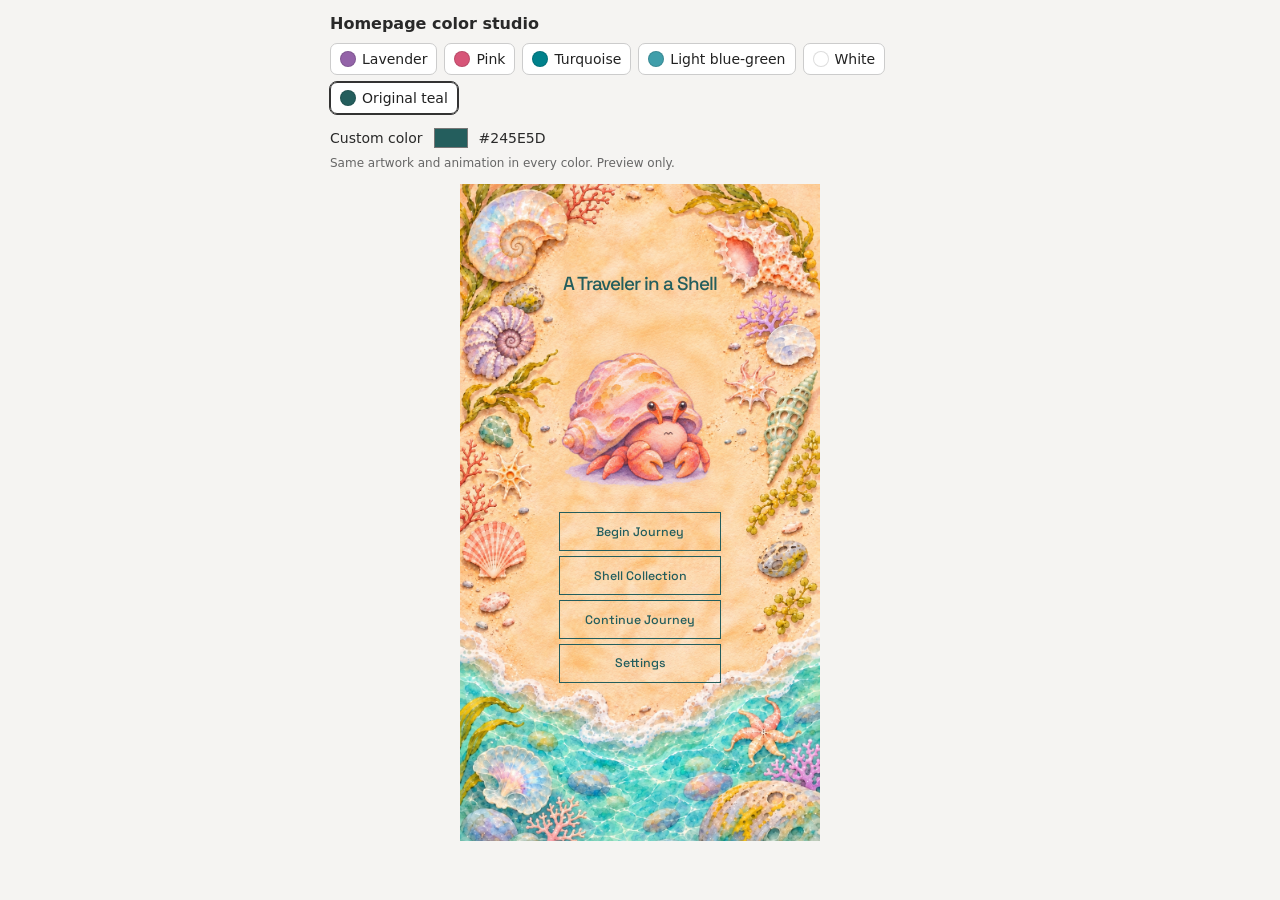
==== homepage-color-preview.html @ fb559c87 "Add separate live homepage palette preview with unchanged artwork" ====
<!doctype html><html lang="en"><head><meta charset="utf-8"><meta name="viewport" content="width=device-width,initial-scale=1"><title>Homepage color studio</title><link rel="stylesheet" href="https://fonts.googleapis.com/css2?family=Space+Grotesk:wght@400;500;600&display=swap"><style>
*{box-sizing:border-box}body{margin:0;background:#f5f4f2;color:#292929;font:14px system-ui,sans-serif;display:flex;flex-direction:column;align-items:center;padding:14px;gap:10px}header{width:min(100%,620px)}h2{font-size:16px;margin:0 0 10px;font-weight:600}.swatches{display:flex;gap:7px;flex-wrap:wrap}.swatches button{font:inherit;background:white;color:#222;border:1px solid #ccc;border-radius:7px;padding:7px 9px;display:flex;align-items:center;gap:6px;cursor:pointer}.swatches button[aria-pressed=true]{border-color:#333;outline:1px solid #333}.dot{height:16px;width:16px;border:1px solid #0002;border-radius:50%;flex:none}label{display:flex;align-items:center;gap:9px;margin-top:10px}input[type=color]{width:38px;height:28px;border:0;padding:0;background:transparent}output{font-variant-numeric:tabular-nums} .scene{width:min(100%,360px);aspect-ratio:710/1295;position:relative;overflow:hidden;container-type:inline-size;background:url('assets/home-portrait-empty.jpeg') center/cover no-repeat;--ink:#245e5d;font-family:'Space Grotesk',Arial,sans-serif}.title{position:absolute;top:13.5%;left:0;width:100%;text-align:center;color:var(--ink);font-size:5.25cqw;font-weight:500;letter-spacing:-.052em;white-space:nowrap;margin:0;line-height:1.15}.crab{position:absolute;width:45%;aspect-ratio:400/380;left:49%;top:23.4%;transform:translateX(-50%);background-image:url('assets/crab-home-look.png');background-size:400% 200%;background-position:0 0;background-repeat:no-repeat}.menu{position:absolute;top:50%;left:27.5%;width:45%;height:26%;display:grid;grid-template-rows:repeat(4,1fr);gap:1.3cqw}.menu div{display:grid;place-items:center;border:1px solid var(--ink);color:var(--ink);font-size:3.45cqw;font-weight:500;white-space:nowrap;background:transparent;text-shadow:none;box-shadow:none}.title{text-shadow:none}.scene,.scene *{filter:none}p{margin:4px 0;font-size:12px;color:#666} </style></head><body><header><h2>Homepage color studio</h2><div class="swatches" id="swatches"></div><label>Custom color <input id="pick" type="color" value="#245e5d"><output id="hex">#245E5D</output></label><p>Same artwork and animation in every color. Preview only.</p></header><main class="scene" id="scene"><h1 class="title">A Traveler in a Shell</h1><div class="crab" id="crab" aria-hidden="true"></div><div class="menu"><div>Begin Journey</div><div>Shell Collection</div><div>Continue Journey</div><div>Settings</div></div></main><script>
const palette=[['Lavender','#9363a8'],['Pink','#d75578'],['Turquoise','#00818b'],['Light blue-green','#409eaa'],['White','#ffffff'],['Original teal','#245e5d']];
const scene=document.querySelector('#scene'),picker=document.querySelector('#pick'),hex=document.querySelector('#hex'),list=document.querySelector('#swatches');
function choose(c){scene.style.setProperty('--ink',c);picker.value=c;hex.textContent=c.toUpperCase();list.querySelectorAll('button').forEach(b=>b.setAttribute('aria-pressed',String(b.dataset.color===c)))}
palette.forEach(([name,c])=>{const b=document.createElement('button');b.type='button';b.dataset.color=c;const dot=document.createElement('span');dot.className='dot';dot.style.background=c;b.append(dot,name);b.onclick=()=>choose(c);list.append(b)});picker.oninput=()=>choose(picker.value);choose('#245e5d');
const seq=[[0,1800],[1,250],[2,750],[1,250],[3,1400],[4,180],[3,800],[5,300],[6,800],[7,400],[0,1300]],crab=document.querySelector('#crab');let i=0;function next(){const [n,ms]=seq[i];crab.style.backgroundPosition=((n%4)*100/3)+'% '+(n>=4?100:0)+'%';i=(i+1)%seq.length;setTimeout(next,ms)}if(!matchMedia('(prefers-reduced-motion: reduce)').matches)next();
</script></body></html>
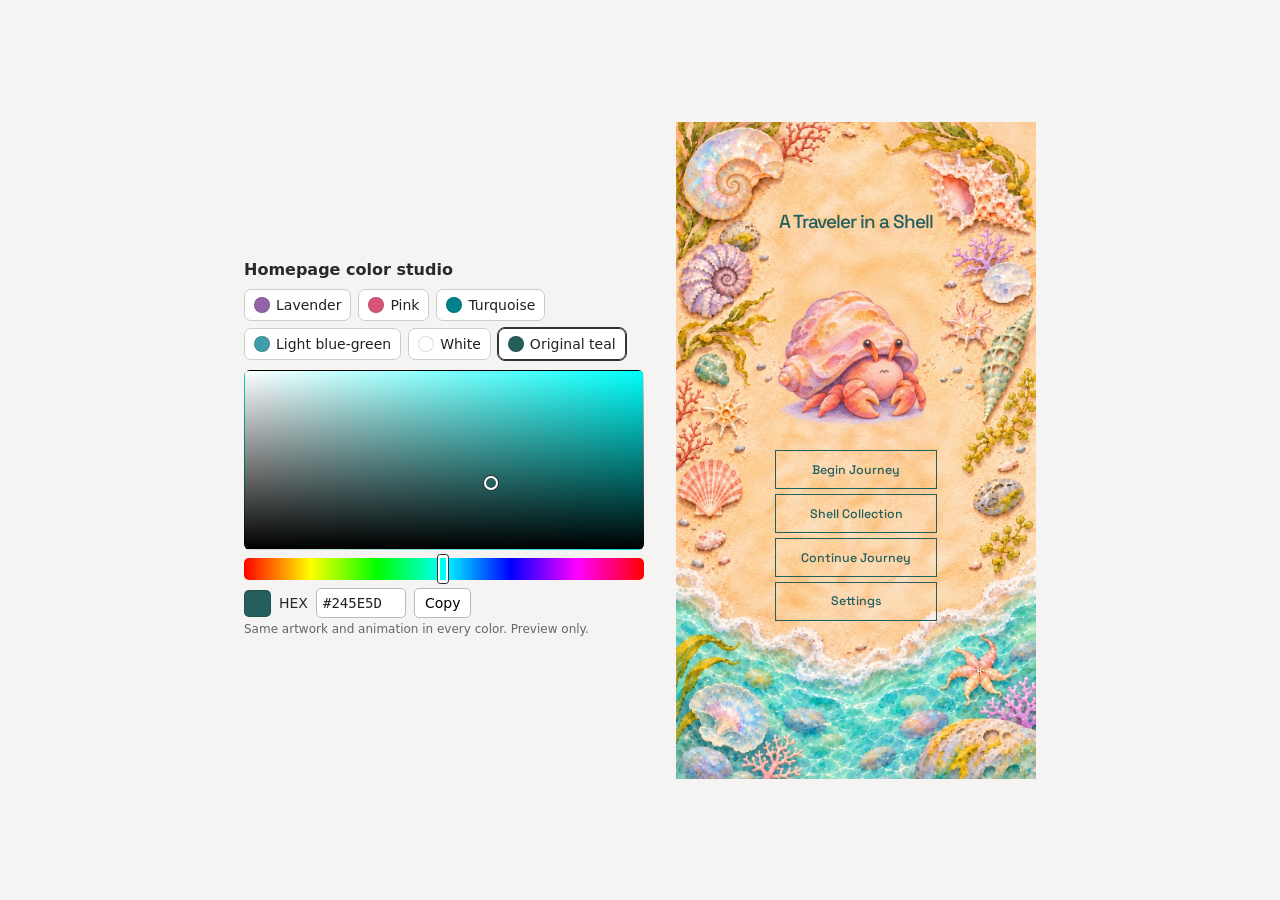
==== commit b34a1868: "Add live draggable hue spectrum and saturation brightness gradient to homepage color studio" ====
--- a/homepage-color-preview.html
+++ b/homepage-color-preview.html
@@ -1,8 +1,16 @@
 <!doctype html><html lang="en"><head><meta charset="utf-8"><meta name="viewport" content="width=device-width,initial-scale=1"><title>Homepage color studio</title><link rel="stylesheet" href="https://fonts.googleapis.com/css2?family=Space+Grotesk:wght@400;500;600&display=swap"><style>
-*{box-sizing:border-box}body{margin:0;background:#f5f4f2;color:#292929;font:14px system-ui,sans-serif;display:flex;flex-direction:column;align-items:center;padding:14px;gap:10px}header{width:min(100%,620px)}h2{font-size:16px;margin:0 0 10px;font-weight:600}.swatches{display:flex;gap:7px;flex-wrap:wrap}.swatches button{font:inherit;background:white;color:#222;border:1px solid #ccc;border-radius:7px;padding:7px 9px;display:flex;align-items:center;gap:6px;cursor:pointer}.swatches button[aria-pressed=true]{border-color:#333;outline:1px solid #333}.dot{height:16px;width:16px;border:1px solid #0002;border-radius:50%;flex:none}label{display:flex;align-items:center;gap:9px;margin-top:10px}input[type=color]{width:38px;height:28px;border:0;padding:0;background:transparent}output{font-variant-numeric:tabular-nums} .scene{width:min(100%,360px);aspect-ratio:710/1295;position:relative;overflow:hidden;container-type:inline-size;background:url('assets/home-portrait-empty.jpeg') center/cover no-repeat;--ink:#245e5d;font-family:'Space Grotesk',Arial,sans-serif}.title{position:absolute;top:13.5%;left:0;width:100%;text-align:center;color:var(--ink);font-size:5.25cqw;font-weight:500;letter-spacing:-.052em;white-space:nowrap;margin:0;line-height:1.15}.crab{position:absolute;width:45%;aspect-ratio:400/380;left:49%;top:23.4%;transform:translateX(-50%);background-image:url('assets/crab-home-look.png');background-size:400% 200%;background-position:0 0;background-repeat:no-repeat}.menu{position:absolute;top:50%;left:27.5%;width:45%;height:26%;display:grid;grid-template-rows:repeat(4,1fr);gap:1.3cqw}.menu div{display:grid;place-items:center;border:1px solid var(--ink);color:var(--ink);font-size:3.45cqw;font-weight:500;white-space:nowrap;background:transparent;text-shadow:none;box-shadow:none}.title{text-shadow:none}.scene,.scene *{filter:none}p{margin:4px 0;font-size:12px;color:#666} </style></head><body><header><h2>Homepage color studio</h2><div class="swatches" id="swatches"></div><label>Custom color <input id="pick" type="color" value="#245e5d"><output id="hex">#245E5D</output></label><p>Same artwork and animation in every color. Preview only.</p></header><main class="scene" id="scene"><h1 class="title">A Traveler in a Shell</h1><div class="crab" id="crab" aria-hidden="true"></div><div class="menu"><div>Begin Journey</div><div>Shell Collection</div><div>Continue Journey</div><div>Settings</div></div></main><script>
+*{box-sizing:border-box}body{margin:0;background:#f5f4f2;color:#292929;font:14px system-ui,sans-serif;display:flex;flex-direction:column;align-items:center;padding:14px;gap:10px}header{width:min(100%,620px)}h2{font-size:16px;margin:0 0 10px;font-weight:600}.swatches{display:flex;gap:7px;flex-wrap:wrap}.swatches button{font:inherit;background:white;color:#222;border:1px solid #ccc;border-radius:7px;padding:7px 9px;display:flex;align-items:center;gap:6px;cursor:pointer}.swatches button[aria-pressed=true]{border-color:#333;outline:1px solid #333}.dot{height:16px;width:16px;border:1px solid #0002;border-radius:50%;flex:none}label{display:flex;align-items:center;gap:9px;margin-top:10px}input[type=color]{width:38px;height:28px;border:0;padding:0;background:transparent}output{font-variant-numeric:tabular-nums} .scene{width:min(100%,360px);aspect-ratio:710/1295;position:relative;overflow:hidden;container-type:inline-size;background:url('assets/home-portrait-empty.jpeg') center/cover no-repeat;--ink:#245e5d;font-family:'Space Grotesk',Arial,sans-serif}.title{position:absolute;top:13.5%;left:0;width:100%;text-align:center;color:var(--ink);font-size:5.25cqw;font-weight:500;letter-spacing:-.052em;white-space:nowrap;margin:0;line-height:1.15}.crab{position:absolute;width:45%;aspect-ratio:400/380;left:49%;top:23.4%;transform:translateX(-50%);background-image:url('assets/crab-home-look.png');background-size:400% 200%;background-position:0 0;background-repeat:no-repeat}.menu{position:absolute;top:50%;left:27.5%;width:45%;height:26%;display:grid;grid-template-rows:repeat(4,1fr);gap:1.3cqw}.menu div{display:grid;place-items:center;border:1px solid var(--ink);color:var(--ink);font-size:3.45cqw;font-weight:500;white-space:nowrap;background:transparent;text-shadow:none;box-shadow:none}.title{text-shadow:none}.scene,.scene *{filter:none}p{margin:4px 0;font-size:12px;color:#666} .color-tools{display:grid;grid-template-columns:1fr;gap:8px;margin-top:10px}.shade{height:112px;position:relative;border:1px solid #0002;border-radius:6px;background:linear-gradient(to top,#000,transparent),linear-gradient(to right,#fff,transparent),hsl(var(--hue,180) 100% 50%);touch-action:none;cursor:crosshair}.hue{height:22px;position:relative;border-radius:5px;background:linear-gradient(to right,red,#ff0,#0f0,#0ff,#00f,#f0f,red);touch-action:none;cursor:crosshair}.cursor{position:absolute;pointer-events:none;width:14px;height:14px;border:2px solid white;border-radius:50%;box-shadow:0 0 0 1px #333;transform:translate(-50%,-50%)}.hue .cursor{width:10px;height:28px;border-radius:3px;top:50%}.hexrow{display:flex;align-items:center;gap:8px}.hexrow input{width:90px;font:14px monospace;border:1px solid #bbb;border-radius:5px;padding:6px;background:#fff;color:#222}.hexrow button{font:inherit;padding:6px 10px;background:white;border:1px solid #bbb;border-radius:5px}.sample{width:27px;height:27px;border:1px solid #0002;border-radius:5px}.shade:focus-visible,.hue:focus-visible{outline:2px solid #444;outline-offset:3px}@media(min-width:740px){body{display:grid;grid-template-columns:minmax(260px,400px) minmax(240px,360px);justify-content:center;align-items:center;gap:32px;min-height:100dvh}.shade{height:180px}.scene{width:100%}}@media(max-width:739px){body{padding:8px;gap:7px}.swatches button{font-size:11px;padding:4px 6px}.shade{height:90px}.color-tools{gap:6px;margin-top:7px}.scene{width:min(100%,calc((100dvh - 250px)*710/1295),360px);min-width:min(100%,190px)}header h2{margin-bottom:6px}p{font-size:11px}}</style></head><body><header><h2>Homepage color studio</h2><div class="swatches" id="swatches"></div><div class="color-tools"><div class="shade" id="shade" role="slider" tabindex="0" aria-label="Color saturation and brightness" aria-valuemin="0" aria-valuemax="100" aria-valuenow="60"><span class="cursor" id="shadeCursor"></span></div><div class="hue" id="hue" role="slider" tabindex="0" aria-label="Hue" aria-valuemin="0" aria-valuemax="359" aria-valuenow="180"><span class="cursor" id="hueCursor"></span></div><div class="hexrow"><span id="sample" class="sample"></span><label style="margin:0" for="hex">HEX</label><input id="hex" value="#245E5D" maxlength="7" spellcheck="false" aria-label="Hex color"><button id="copy" type="button">Copy</button></div></div><p>Same artwork and animation in every color. Preview only.</p></header><main class="scene" id="scene"><h1 class="title">A Traveler in a Shell</h1><div class="crab" id="crab" aria-hidden="true"></div><div class="menu"><div>Begin Journey</div><div>Shell Collection</div><div>Continue Journey</div><div>Settings</div></div></main><script>
 const palette=[['Lavender','#9363a8'],['Pink','#d75578'],['Turquoise','#00818b'],['Light blue-green','#409eaa'],['White','#ffffff'],['Original teal','#245e5d']];
-const scene=document.querySelector('#scene'),picker=document.querySelector('#pick'),hex=document.querySelector('#hex'),list=document.querySelector('#swatches');
-function choose(c){scene.style.setProperty('--ink',c);picker.value=c;hex.textContent=c.toUpperCase();list.querySelectorAll('button').forEach(b=>b.setAttribute('aria-pressed',String(b.dataset.color===c)))}
-palette.forEach(([name,c])=>{const b=document.createElement('button');b.type='button';b.dataset.color=c;const dot=document.createElement('span');dot.className='dot';dot.style.background=c;b.append(dot,name);b.onclick=()=>choose(c);list.append(b)});picker.oninput=()=>choose(picker.value);choose('#245e5d');
+const scene=document.querySelector('#scene'),hex=document.querySelector('#hex'),list=document.querySelector('#swatches'),shade=document.querySelector('#shade'),hue=document.querySelector('#hue'),sc=document.querySelector('#shadeCursor'),hc=document.querySelector('#hueCursor'),sample=document.querySelector('#sample');
+let H=180,S=.6,V=.37;
+const clamp=(x,a,b)=>Math.max(a,Math.min(b,x));
+function toHex(h,s,v){const f=n=>{const k=(n+h/60)%6;return Math.round(255*(v-v*s*Math.max(0,Math.min(k,4-k,1)))).toString(16).padStart(2,'0')};return '#'+f(5)+f(3)+f(1)}
+function fromHex(c){const [r,g,b]=[1,3,5].map(i=>parseInt(c.slice(i,i+2),16)/255),max=Math.max(r,g,b),min=Math.min(r,g,b),d=max-min;V=max;S=max?d/max:0;if(d){H=60*(max===r?((g-b)/d+6)%6:max===g?(b-r)/d+2:(r-g)/d+4)}}
+function paint(){const c=toHex(H,S,V);scene.style.setProperty('--ink',c);hex.value=c.toUpperCase();sample.style.background=c;shade.style.setProperty('--hue',H);sc.style.left=S*100+'%';sc.style.top=(1-V)*100+'%';hc.style.left=H/360*100+'%';hue.setAttribute('aria-valuenow',Math.round(H));shade.setAttribute('aria-valuenow',Math.round(S*100));shade.setAttribute('aria-valuetext','Saturation '+Math.round(S*100)+'%, brightness '+Math.round(V*100)+'%');list.querySelectorAll('button').forEach(b=>b.setAttribute('aria-pressed',String(b.dataset.color===c)))}
+function choose(c){fromHex(c);paint()}
+function drag(el,fn){let active=null;const at=e=>{const r=el.getBoundingClientRect();fn(clamp((e.clientX-r.left)/r.width,0,1),clamp((e.clientY-r.top)/r.height,0,1));paint()};el.addEventListener('pointerdown',e=>{active=e.pointerId;el.setPointerCapture(active);at(e)});el.addEventListener('pointermove',e=>{if(e.pointerId===active)at(e)});for(const n of ['pointerup','pointercancel','lostpointercapture'])el.addEventListener(n,e=>{if(e.pointerId===active)active=null})}
+drag(shade,(x,y)=>{S=x;V=1-y});drag(hue,x=>{H=Math.min(359.999,x*360)});
+shade.addEventListener('keydown',e=>{const d=e.shiftKey?.1:.02;if(e.key==='ArrowLeft')S=clamp(S-d,0,1);else if(e.key==='ArrowRight')S=clamp(S+d,0,1);else if(e.key==='ArrowUp')V=clamp(V+d,0,1);else if(e.key==='ArrowDown')V=clamp(V-d,0,1);else return;e.preventDefault();paint()});hue.addEventListener('keydown',e=>{if(!['ArrowLeft','ArrowRight','ArrowUp','ArrowDown'].includes(e.key))return;e.preventDefault();H=(H+(['ArrowLeft','ArrowDown'].includes(e.key)?-1:1)*(e.shiftKey?15:3)+360)%360;paint()});
+palette.forEach(([name,c])=>{const b=document.createElement('button');b.type='button';b.dataset.color=c;const dot=document.createElement('span');dot.className='dot';dot.style.background=c;b.append(dot,name);b.onclick=()=>choose(c);list.append(b)});hex.oninput=()=>{if(/^#[0-9a-f]{6}$/i.test(hex.value))choose(hex.value)};hex.onblur=paint;document.querySelector('#copy').onclick=async()=>{try{await navigator.clipboard.writeText(hex.value);document.querySelector('#copy').textContent='Copied';setTimeout(()=>document.querySelector('#copy').textContent='Copy',1000)}catch{hex.select()}};choose('#245e5d');
 const seq=[[0,1800],[1,250],[2,750],[1,250],[3,1400],[4,180],[3,800],[5,300],[6,800],[7,400],[0,1300]],crab=document.querySelector('#crab');let i=0;function next(){const [n,ms]=seq[i];crab.style.backgroundPosition=((n%4)*100/3)+'% '+(n>=4?100:0)+'%';i=(i+1)%seq.length;setTimeout(next,ms)}if(!matchMedia('(prefers-reduced-motion: reduce)').matches)next();
 </script></body></html>
